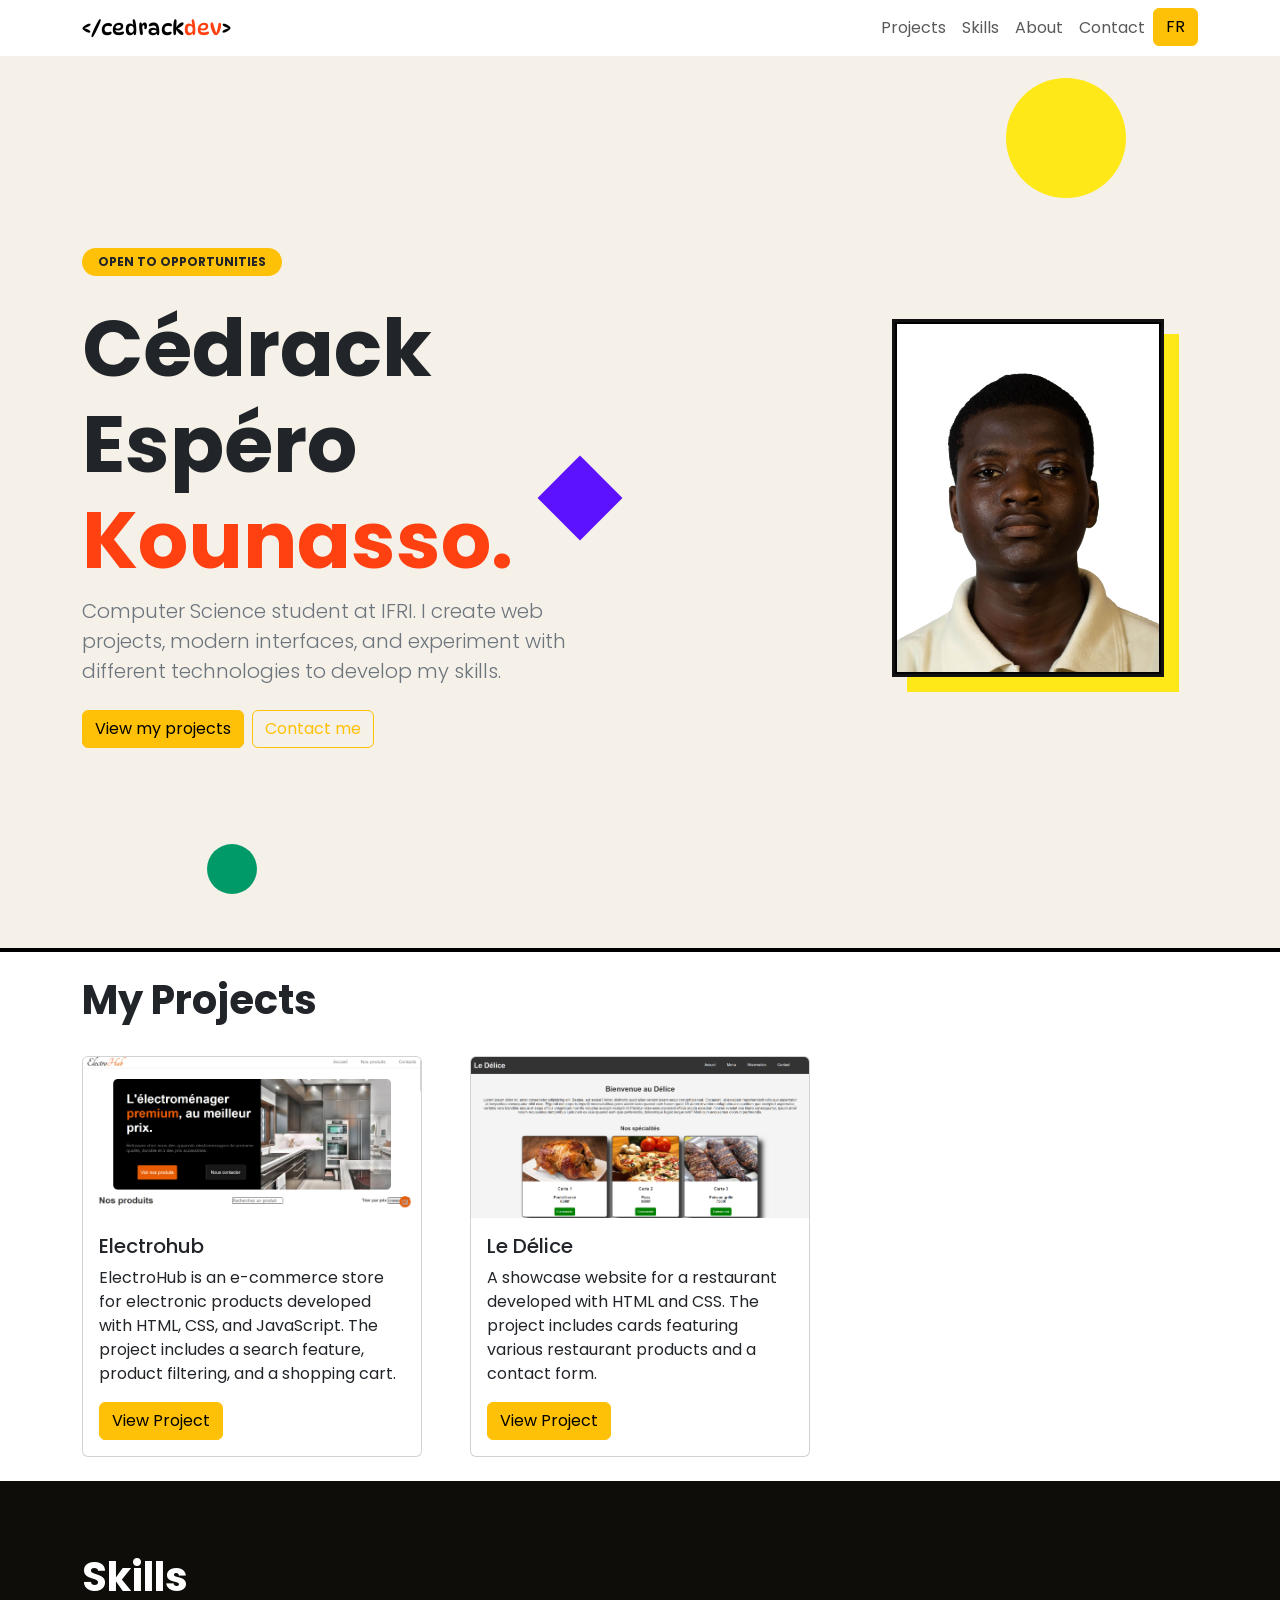
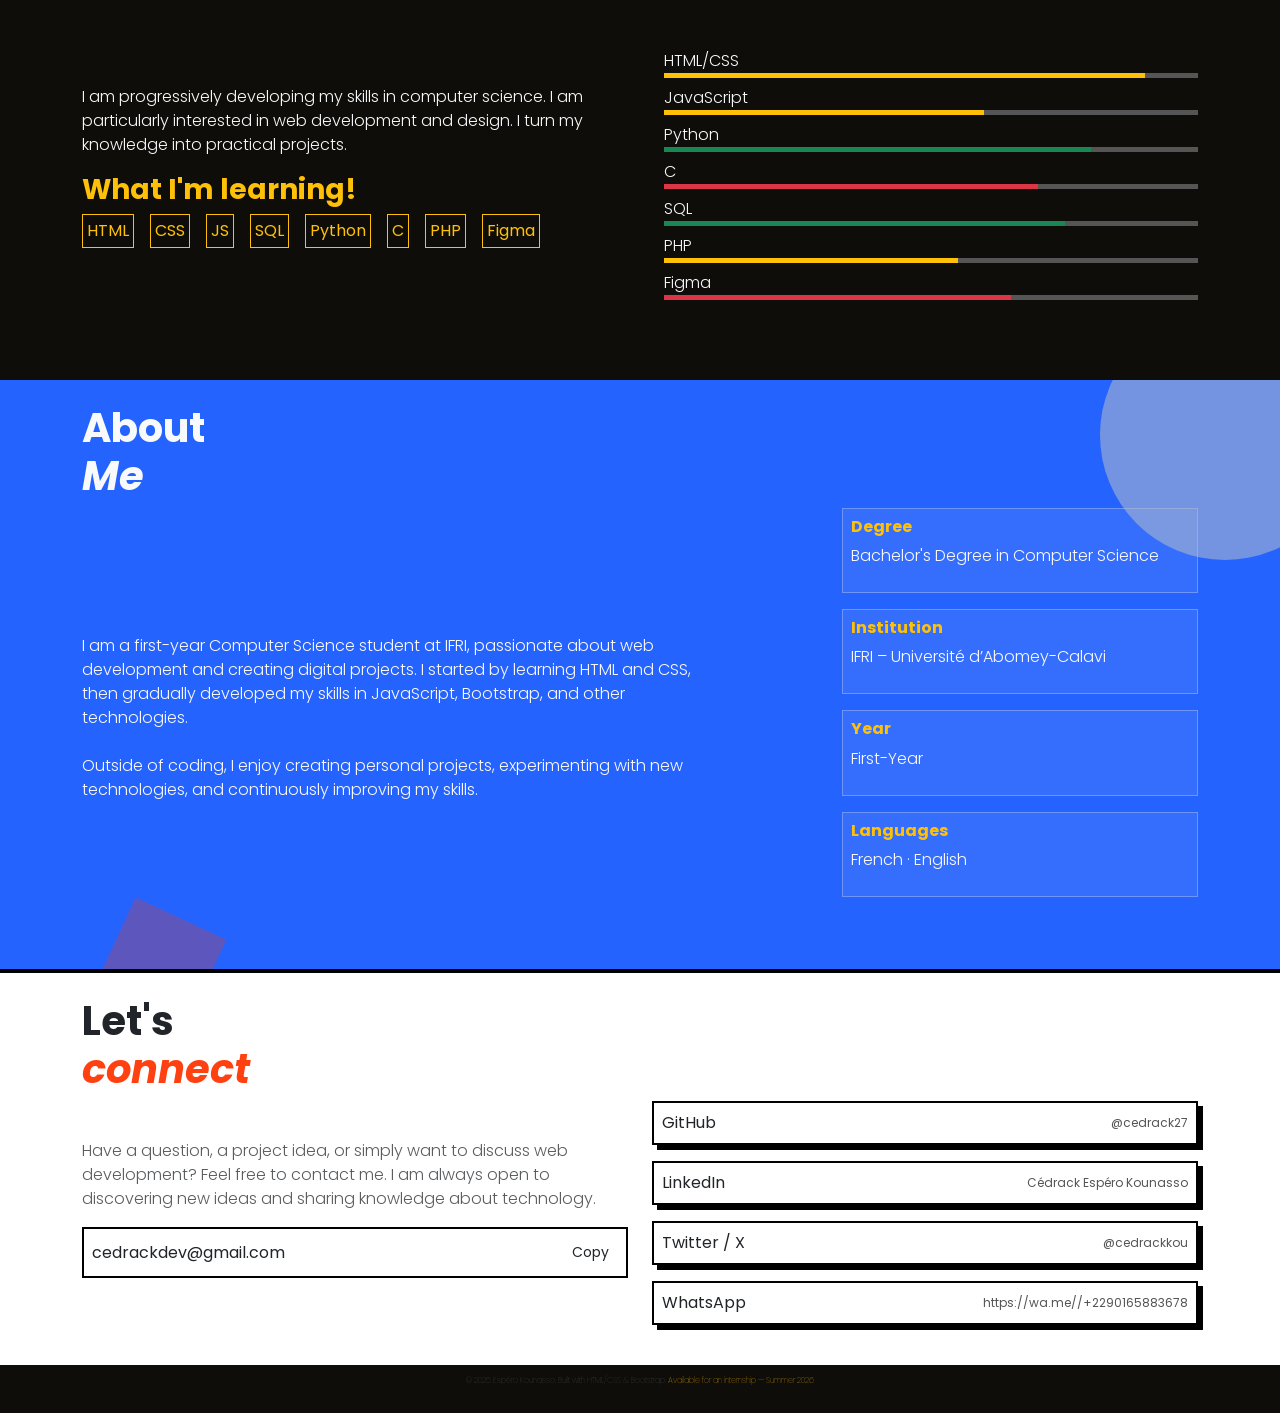
==== index-en.html @ d735da38 "first commit" ====
<!doctype html>
<html lang="en">

<head>
    <meta charset="utf-8">
    <meta name="viewport" content="width=device-width, initial-scale=1">
    <title>Espero Cedrack Kounasso</title>
    <link href="https://fonts.googleapis.com/css2?family=DynaPuff:wght@400..700&display=swap" rel="stylesheet">
    <link rel="preconnect" href="https://fonts.googleapis.com">
    <link rel="preconnect" href="https://fonts.gstatic.com" crossorigin>
    <link href="https://fonts.googleapis.com/css2?family=Poppins:wght@300;400;500;600;700&display=swap"
        rel="stylesheet">
    <link href="https://cdn.jsdelivr.net/npm/bootstrap@5.3.8/dist/css/bootstrap.min.css" rel="stylesheet"
        integrity="sha384-sRIl4kxILFvY47J16cr9ZwB07vP4J8+LH7qKQnuqkuIAvNWLzeN8tE5YBujZqJLB" crossorigin="anonymous">
    <link rel="stylesheet" href="style.css">
</head>

<body>
    <header class="py-4 z-10">
        <nav class="navbar navbar-expand-md fixed-top bg-white">
            <div class="container">
                <a href="#" class="navbar-brand name">&lt;/cedrack<span class="text-orange">dev</span>&gt;</a>
                <button class="navbar-toggler" type="button" data-bs-toggle="collapse" data-bs-target="#navbarNav"
                    aria-controls="navbarNav" aria-expanded="false" aria-label="Toggle navigation">
                    <span class="navbar-toggler-icon"></span>
                </button>
                <div class="collapse navbar-collapse justify-content-end" id="navbarNav">
                    <ul class="navbar-nav">
                        <li class="nav-item">
                            <a href="#projets" class="nav-link">Projects</a>
                        </li>
                        <li class="nav-items">
                            <a href="#competences" class="nav-link">Skills</a>
                        </li>
                        <li class="nav-item">
                            <a href="#apropos" class="nav-link">About</a>
                        </li>
                        <li class="nav-item">
                            <a href="#contact" class="nav-link">Contact</a>
                        <li class="nav-item">
                            <a href="index.html" class="btn btn-warning">FR</a>
                        </li>
                        </li>
                    </ul>
                </div>
            </div>
        </nav>
    </header>
    <main>
        <section class="hero position-relative overflow-hidden min-vh-100 py-4">
            <div class="circle-yellow position-absolute"></div>
            <div class="losange position-absolute"></div>

            <div class="container position-relative z-2">
                <div class="row g-5 align-items-center min-vh-100">

                    <div class="col-md-6">

                        <span class="badge text-dark bg-warning rounded-pill px-3 py-2 mb-4">
                            OPEN TO OPPORTUNITIES
                        </span>

                        <h1 class="display-1 fw-bold">
                            Cédrack Espéro
                            <span class="d-block text-orange">Kounasso.</span>
                        </h1>

                        <p class="lead text-secondary">
                            Computer Science student at IFRI. I create web projects, modern interfaces, and
                            experiment with different technologies to develop my skills.
                        </p>

                        <div class="mt-4 d-flex">
                            <a href="#projets" class="btn btn-warning me-2">
                                View my projects
                            </a>

                            <a href="#contact" class="btn btn-outline-warning">
                                Contact me
                            </a>
                        </div>
                        <div class="circle-green position-absolute"></div>

                    </div>
                    <div class="col-12 col-md-4 offset-md-2 position-relative">
                        <div class="image-container col-12 col-md-6">
                            <img src="mp.jpg" class="img-fluid" alt="Cédrack Kounasso">
                        </div>
                    </div>
                </div>
            </div>

        </section>
        <section class="p-4" id="projets">
            <div class="container">
                <h1 class="fw-bold pb-4">My Projects</h1>
                <div class="row g-5">
                    <div class="col-12 col-md-4">
                        <div class="card">
                            <img src="projet1.png" class="card-img-top" alt="ElectroHub Project">
                            <div class="card-body">
                                <h5 class="card-title">Electrohub</h5>
                                <p class="card-text">ElectroHub is an e-commerce store for electronic products
                                    developed with HTML, CSS, and JavaScript. The project includes a search feature,
                                    product filtering,
                                    and a shopping cart.</p>
                                <a href="https://electrohubshop.vercel.app/" class="btn btn-warning">View Project</a>
                            </div>
                        </div>
                    </div>

                    <div class="col-12 col-md-4">
                        <div class="card">
                            <img src="projet2.png" class="card-img-top" alt="ElectroHub Project">
                            <div class="card-body">
                                <h5 class="card-title">Le Délice</h5>
                                <p class="card-text">A showcase website for a restaurant developed with HTML and CSS.
                                    The
                                    project includes cards featuring various restaurant products and a contact form.
                                </p>
                                <a href="https://le-delice-iota.vercel.app/" class="btn btn-warning">View Project</a>
                            </div>
                        </div>
                    </div>
                </div>
            </div>
        </section>
        <section class="p-4" id="competences">
            <div class="container">
                <h1 class="fw-bold text-white mt-5">Skills</h1>
                <div class="row mt-5 gx-5 pb-5 d-flex align-items-center">
                    <div class="col-12 col-md-6">
                        <p class="text-light fw-light mt-0">I am progressively developing my skills in computer science.
                            I am particularly interested in web development and design.
                            I turn my knowledge into practical projects.
                        </p>
                        <div class="text-warning g-2">
                            <h3 class="fw-bold">What I'm learning!</h3>
                            <div class="g-5 mt-2 mb-4 d-flex flex-wrap gap-3">
                                <span class="border border-warning p-1">HTML</span>
                                <span class="border border-warning p-1">CSS</span>
                                <span class="border border-warning p-1">JS</span>
                                <span class="border border-warning p-1">SQL</span>
                                <span class="border border-warning p-1">Python</span>
                                <span class="border border-warning p-1">C</span>
                                <span class="border border-warning p-1">PHP</span>
                                <span class="border border-warning p-1">Figma</span>
                            </div>
                        </div>
                    </div>
                    <div class="col-12 col-md-6 text-light fw-light mt-0 pt-0">
                        <p class="m-0">HTML/CSS</p>
                        <div class="progress mb-2" data-bs-toggle="tooltip" data-bs-title="90%" role="progressbar"
                            aria-label="Success example" aria-valuenow="90" aria-valuemin="0" aria-valuemax="100">
                            <div class="progress-bar bg-warning" style="width: 90%"></div>
                        </div>
                        <p class="m-0">JavaScript</p>
                        <div class="progress mb-2" data-bs-toggle="tooltip" data-bs-title="60%" role="progressbar"
                            aria-label="Info example" aria-valuenow="60" aria-valuemin="0" aria-valuemax="100">
                            <div class="progress-bar bg-warning" style="width: 60%"></div>
                        </div>
                        <p class="m-0">Python</p>
                        <div class="progress mb-2" data-bs-toggle="tooltip" data-bs-title="80%" role="progressbar"
                            aria-label="Warning example" aria-valuenow="80" aria-valuemin="0" aria-valuemax="100">
                            <div class="progress-bar bg-success" style="width: 80%"></div>
                        </div>
                        <p class="m-0">C</p>
                        <div class="progress mb-2" data-bs-toggle="tooltip" data-bs-title="70%" role="progressbar"
                            aria-label="Warning example" aria-valuenow="70" aria-valuemin="0" aria-valuemax="100">
                            <div class="progress-bar bg-danger" style="width: 70%"></div>
                        </div>
                        <p class="m-0">SQL</p>
                        <div class="progress mb-2" data-bs-toggle="tooltip" data-bs-title="75%" role="progressbar"
                            aria-label="Warning example" aria-valuenow="75" aria-valuemin="0" aria-valuemax="100">
                            <div class="progress-bar bg-success" style="width: 75%"></div>
                        </div>
                        <p class="m-0">PHP</p>
                        <div class="progress mb-2" data-bs-toggle="tooltip" data-bs-title="55%" role="progressbar"
                            aria-label="Warning example" aria-valuenow="55" aria-valuemin="0" aria-valuemax="100">
                            <div class="progress-bar bg-warning" style="width: 55%"></div>
                        </div>
                        <p class="m-0">Figma</p>
                        <div class="progress mb-2" data-bs-toggle="tooltip" data-bs-title="65%" role="progressbar"
                            aria-label="Warning example" aria-valuenow="65" aria-valuemin="0" aria-valuemax="100">
                            <div class="progress-bar bg-danger" style="width: 65%"></div>
                        </div>
                    </div>
                </div>
            </div>
        </section>
        <section class="about" id="apropos">
            <div class="circle"></div>
            <div class="diamond"></div>

            <div class="container py-4">
                <h1 class="fw-bold text-light">About<br><i>Me</i></h1>
                <div class="row d-flex align-items-center">
                    <div class="col-12 col-md-7">
                        <p class="fw-light text-light">
                            I am a first-year Computer Science student at IFRI, passionate about web development
                            and creating digital projects. I started by learning HTML and CSS, then gradually developed
                            my skills in JavaScript, Bootstrap, and other technologies.
                            <br> <br>
                            Outside of coding, I enjoy creating personal projects, experimenting with new technologies,
                            and continuously improving my skills.
                        </p>
                    </div>
                    <div class="col-12 col-md-4 offset-md-1">
                        <div class="col-12 about-col p-2 mb-3">
                            <h6 class="fw-bold text-warning">Degree</h6>
                            <p class="fw-light text-light">Bachelor's Degree in Computer Science</p>
                        </div>
                        <div class="col-12 about-col p-2 mb-3">
                            <h6 class="fw-bold text-warning">Institution</h6>
                            <p class="fw-light text-light">IFRI – Université d’Abomey-Calavi</p>
                        </div>
                        <div class="col-12 about-col p-2 mb-3">
                            <h6 class="fw-bold text-warning">Year</h6>
                            <p class="fw-light text-light">First-Year</p>
                        </div>
                        <div class="col-12 about-col p-2 mb-3 mb-5">
                            <h6 class="fw-bold text-warning">Languages</h6>
                            <p class="fw-light text-light">French · English</p>
                        </div>
                    </div>
                </div>
            </div>
        </section>
        <section id="contact">
            <div class="container py-4">
                <h1 class="fw-bold fs-1">Let's<br> <span class="text-orange"><i>connect</i></span></h1>
                <div class="row d-flex align-items-center">
                    <div class="col-12 col-md-6 mb-4">
                        <p class="fw-light text-body-secondary">Have a question, a project idea, or simply want to
                            discuss web development? Feel free to
                            contact me. I am always open to discovering new ideas and sharing knowledge about
                            technology.</p>
                        <div class="d-flex align-items-center justify-content-between gap-2 p-2 email">
                            <span id="email">cedrackdev@gmail.com</span>

                            <button id="copyBtn" class="btn btn-sm">
                                Copy
                            </button>
                        </div>
                    </div>
                    <div class="col-12 col-md-6">
                        <div class="col-12 contact-item p-2 mb-3 d-flex justify-content-between align-items-center">
                            <Span>GitHub</Span>
                            <sapn class="contact-link">@cedrack27</sapn>
                        </div>
                        <div class="col-12 contact-item p-2 mb-3 d-flex justify-content-between align-items-center">
                            <Span>LinkedIn</Span>
                            <sapn class="contact-link">Cédrack Espéro Kounasso</sapn>
                        </div>
                        <div class="col-12 contact-item p-2 mb-3 d-flex justify-content-between align-items-center">
                            <Span>Twitter /
                                X</Span>
                            <sapn class="contact-link">@cedrackkou</sapn>
                        </div>
                        <div class="col-12 contact-item p-2 mb-3 d-flex justify-content-between align-items-center">
                            <Span>WhatsApp</Span>
                            <sapn class="contact-link">https://wa.me//+2290165883678</sapn>
                        </div>
                    </div>
                </div>
            </div>
        </section>
    </main>
    <footer>
        <div class="container">
            <p class="fw-lighter text-center">© 2025 Espéro Kounasso. Built with HTML/CSS & Bootstrap.
                <span class="text-warning">Available for an internship — Summer 2026</span>
            </p>
        </div>
    </footer>
    <script src="https://cdn.jsdelivr.net/npm/bootstrap@5.3.8/dist/js/bootstrap.bundle.min.js"
        integrity="sha384-FKyoEForCGlyvwx9Hj09JcYn3nv7wiPVlz7YYwJrWVcXK/BmnVDxM+D2scQbITxI"
        crossorigin="anonymous"></script>
    <script>
        const tooltipTriggerList = document.querySelectorAll('[data-bs-toggle="tooltip"]')
        const tooltipList = [...tooltipTriggerList].map(tooltipTriggerEl => new bootstrap.Tooltip(tooltipTriggerEl))

        const copyBtn = document.getElementById("copyBtn");
        const email = document.getElementById("email");

        copyBtn.addEventListener("click", () => {
            navigator.clipboard.writeText(email.textContent);

            copyBtn.textContent = "Copied!";

            setTimeout(() => {
                copyBtn.textContent = "Copy";
            }, 2000);
        });
    </script>
</body>

</html>
---- style.css ----
body {
    font-family: 'Poppins', sans-serif;
}

.hero {
    background: #F5F0E8;
    border-bottom: 4px solid black;
}

.name {
    font-family: "DynaPuff", sans-serif;
}

.circle-yellow {
    width: 120px;
    height: 120px;
    background: #ffe817;
    border-radius: 50%;
    top: 30px;
    right: 12%;
}

.text-orange {
    color: #ff4011;
}

.circle-green {
    width: 50px;
    height: 50px;
    background: #009a69;
    border-radius: 50%;
    bottom: 30px;
    left: 12%;
}

.losange {
    position: absolute;
    width: 60px;
    height: 60px;
    background: #5c11ff;
    top: 50%;
    right: 50%;
    transform: translate(-50%, -50%) rotate(45deg);
}

.image-container {
    position: relative;
    width: 80%;
    height: 80%;
    margin: auto;
    border: 3px solid #111;
    box-shadow: 15px 15px 0 #ffe817;
}

.image-container img {
    width: 100%;
    display: block;
    border: 2px solid black;
}

#competences {
    background-color: #0f0d0a;
}

.progress {
    height: 5px;
    background-color: #555555;
    border-radius: 0;
}

.progress-bar {
     border-radius: 0;
}

#apropos {
    background-color: #2563FF;
    border-bottom: 4px solid black;
}

.about {
    position: relative;
    min-height: 550px;
    background: #2864f5;
    overflow: hidden; /* empêche les formes de dépasser */
}

.circle {
    position: absolute;
    width: 250px;
    height: 250px;
    border-radius: 50%;

    top: -70px;
    right: -70px;

    background: rgba(180, 190, 200, 0.55);
}

.about-col {
    border: 1px solid #6F95F7;
    background-color: #356EFD;
}

.diamond {
    position: absolute;
    width: 100px;
    height: 100px;
    bottom: -45px;
    left: 110px;
    background: #5d57bd;
    transform: rotate(25deg);
}

.email {
    border: 2px solid black;
}

.contact-item {
    border: 2px solid black;
    box-shadow: 5px 5px 0 black;
}
.contact-link {
    color: #555555;
    font-size: 12px;
}

footer {
    background-color: #0f0d0a;
    padding: 10px;
    font-size: 8px;
    color: #555555;
}
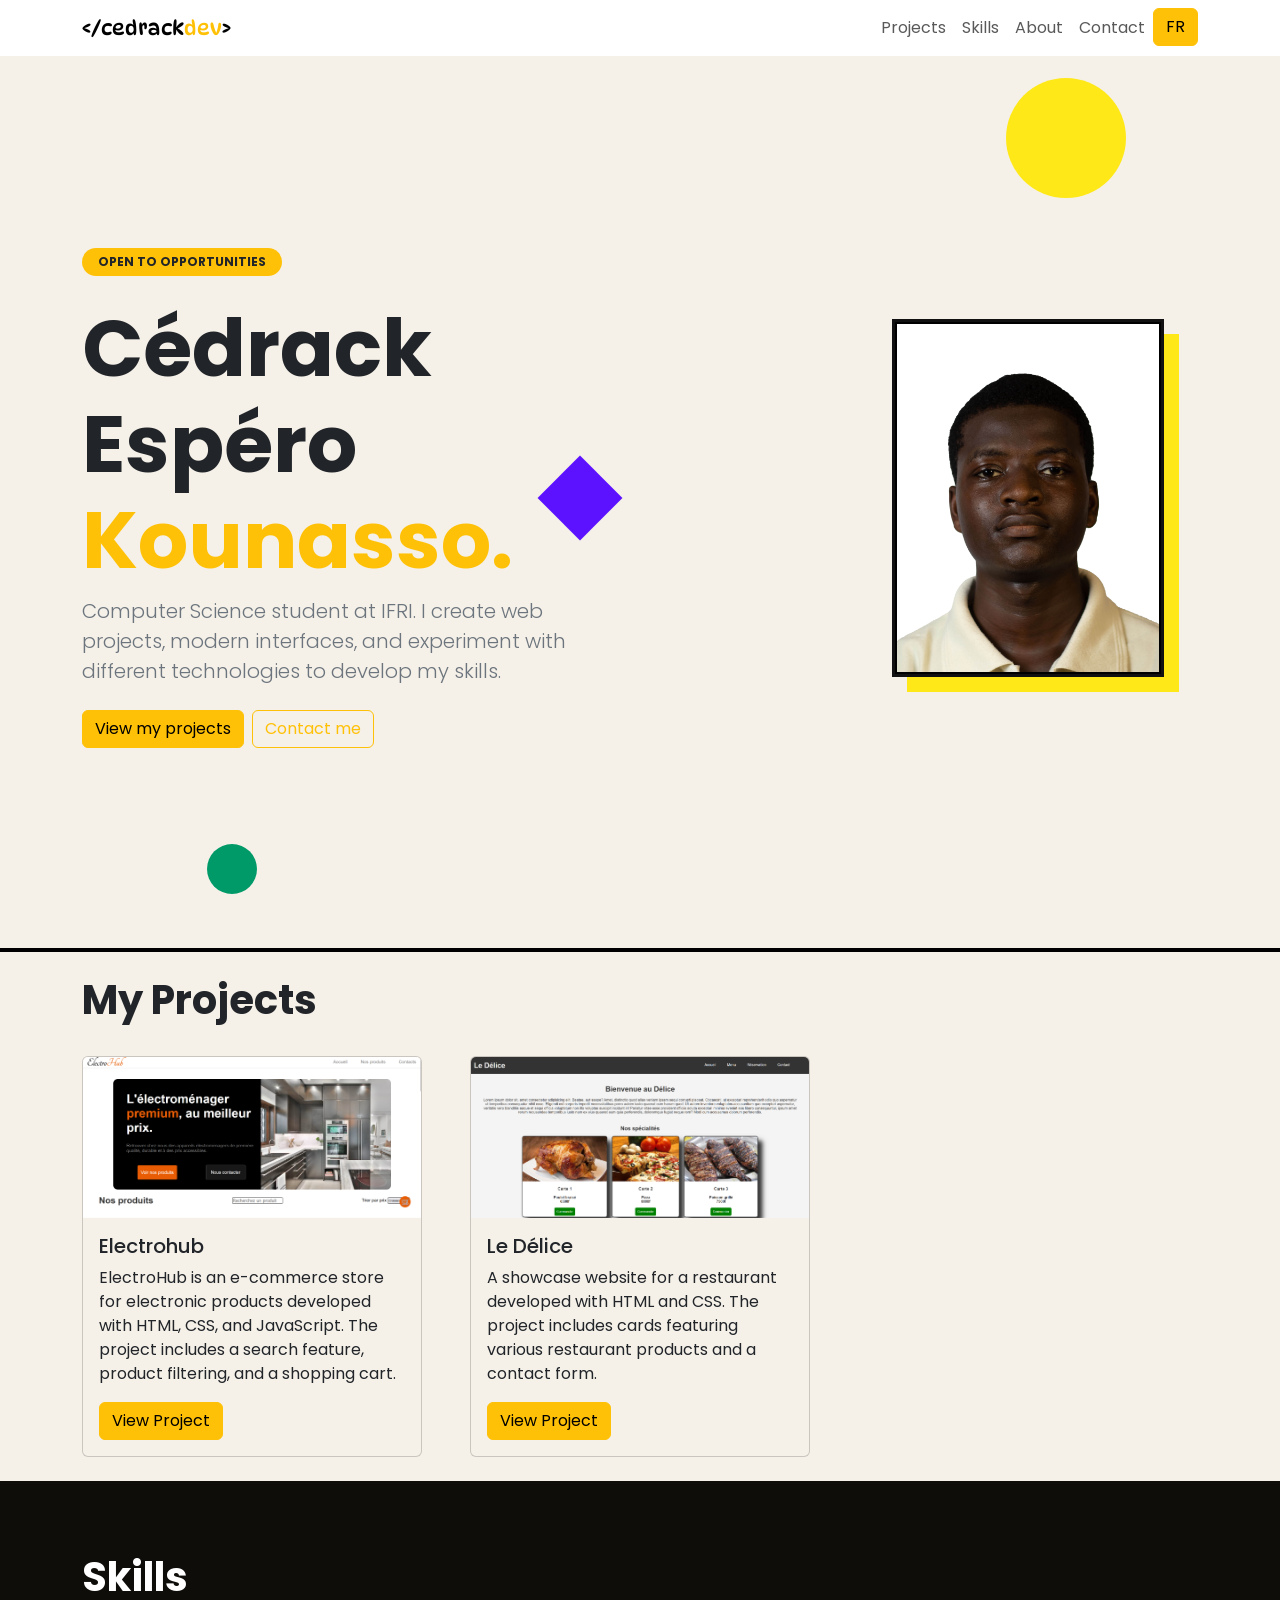
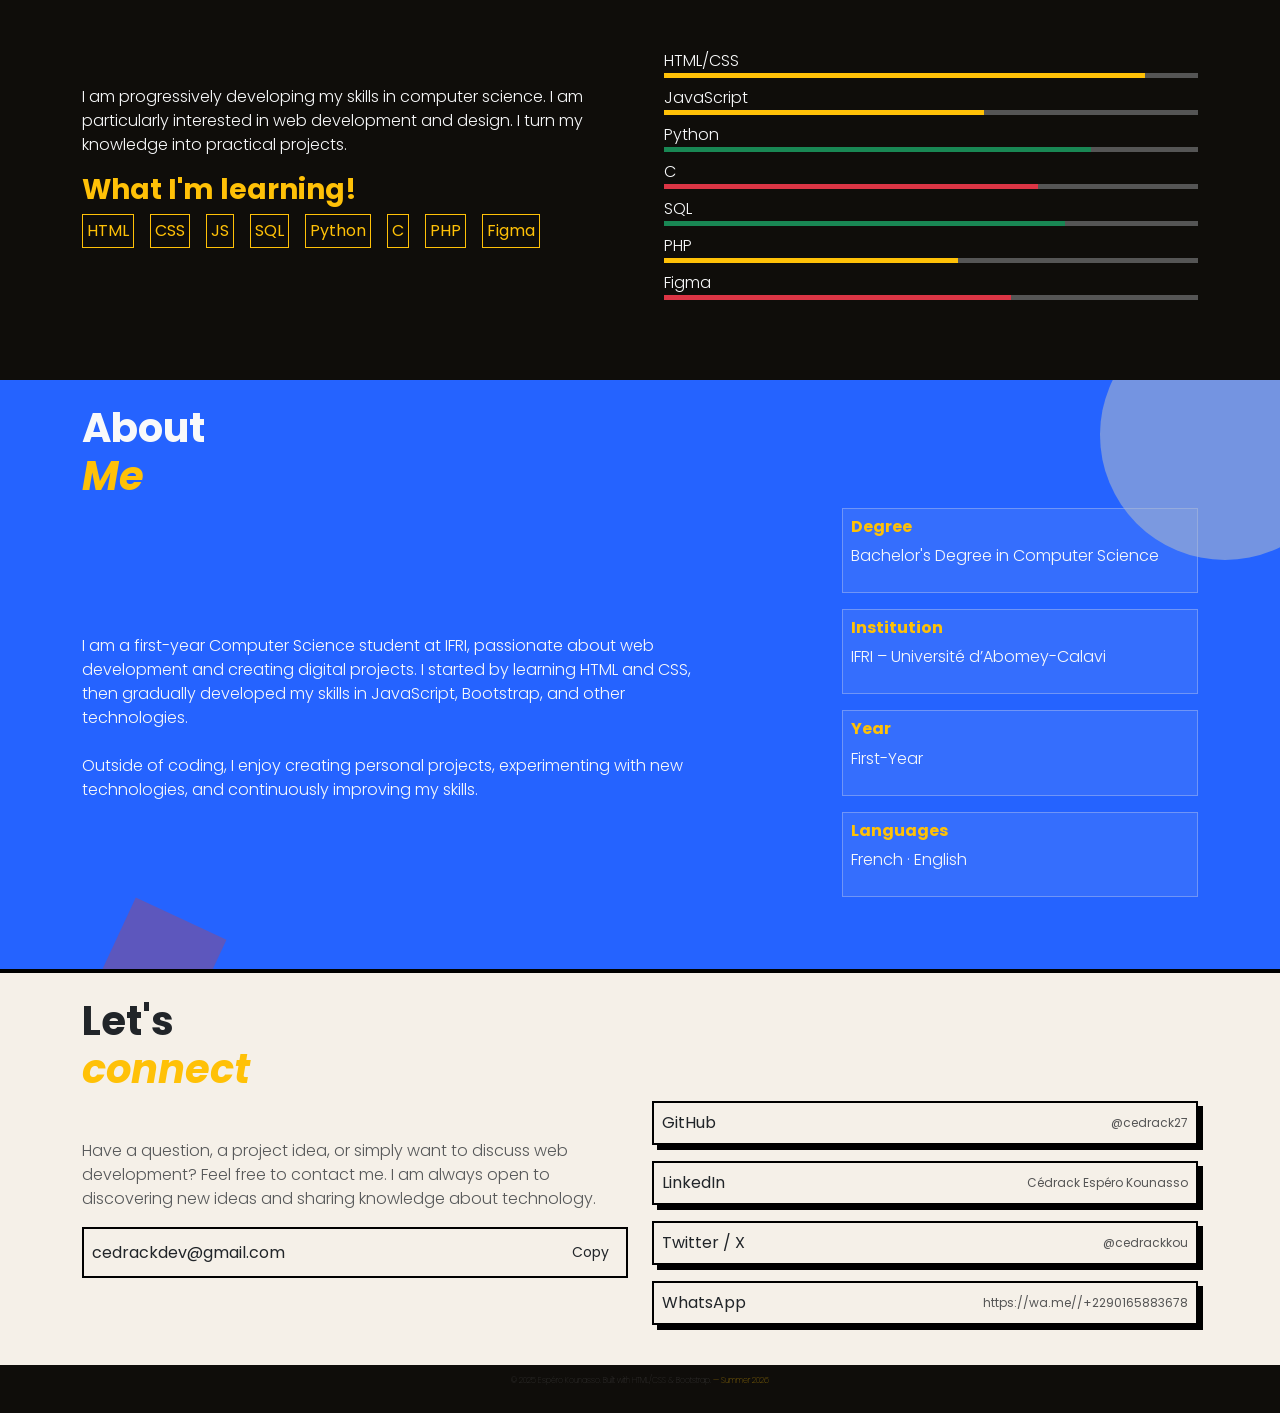
==== commit 84645b21: "second commit" ====
--- a/index-en.html
+++ b/index-en.html
@@ -19,7 +19,7 @@
     <header class="py-4 z-10">
         <nav class="navbar navbar-expand-md fixed-top bg-white">
             <div class="container">
-                <a href="#" class="navbar-brand name">&lt;/cedrack<span class="text-orange">dev</span>&gt;</a>
+                <a href="#" class="navbar-brand name">&lt;/cedrack<span class="text-warning">dev</span>&gt;</a>
                 <button class="navbar-toggler" type="button" data-bs-toggle="collapse" data-bs-target="#navbarNav"
                     aria-controls="navbarNav" aria-expanded="false" aria-label="Toggle navigation">
                     <span class="navbar-toggler-icon"></span>
@@ -62,7 +62,7 @@
 
                         <h1 class="display-1 fw-bold">
                             Cédrack Espéro
-                            <span class="d-block text-orange">Kounasso.</span>
+                            <span class="d-block text-warning">Kounasso.</span>
                         </h1>
 
                         <p class="lead text-secondary">
@@ -96,7 +96,7 @@
                 <h1 class="fw-bold pb-4">My Projects</h1>
                 <div class="row g-5">
                     <div class="col-12 col-md-4">
-                        <div class="card">
+                        <div class="card carte">
                             <img src="projet1.png" class="card-img-top" alt="ElectroHub Project">
                             <div class="card-body">
                                 <h5 class="card-title">Electrohub</h5>
@@ -110,7 +110,7 @@
                     </div>
 
                     <div class="col-12 col-md-4">
-                        <div class="card">
+                        <div class="card carte">
                             <img src="projet2.png" class="card-img-top" alt="ElectroHub Project">
                             <div class="card-body">
                                 <h5 class="card-title">Le Délice</h5>
@@ -193,7 +193,7 @@
             <div class="diamond"></div>
 
             <div class="container py-4">
-                <h1 class="fw-bold text-light">About<br><i>Me</i></h1>
+                <h1 class="fw-bold text-light">About<br><i class="text-warning">Me</i></h1>
                 <div class="row d-flex align-items-center">
                     <div class="col-12 col-md-7">
                         <p class="fw-light text-light">
@@ -228,7 +228,7 @@
         </section>
         <section id="contact">
             <div class="container py-4">
-                <h1 class="fw-bold fs-1">Let's<br> <span class="text-orange"><i>connect</i></span></h1>
+                <h1 class="fw-bold fs-1">Let's<br> <span class="text-warning"><i>connect</i></span></h1>
                 <div class="row d-flex align-items-center">
                     <div class="col-12 col-md-6 mb-4">
                         <p class="fw-light text-body-secondary">Have a question, a project idea, or simply want to
@@ -269,7 +269,7 @@
     <footer>
         <div class="container">
             <p class="fw-lighter text-center">© 2025 Espéro Kounasso. Built with HTML/CSS & Bootstrap.
-                <span class="text-warning">Available for an internship — Summer 2026</span>
+                <span class="text-warning"> — Summer 2026</span>
             </p>
         </div>
     </footer>
--- a/style.css
+++ b/style.css
@@ -1,5 +1,6 @@
 body {
     font-family: 'Poppins', sans-serif;
+    background-color: #F5F0E8;
 }
 
 .hero {
@@ -56,6 +57,10 @@
     width: 100%;
     display: block;
     border: 2px solid black;
+}
+
+.carte {
+    background-color: #F5F0E8;
 }
 
 #competences {
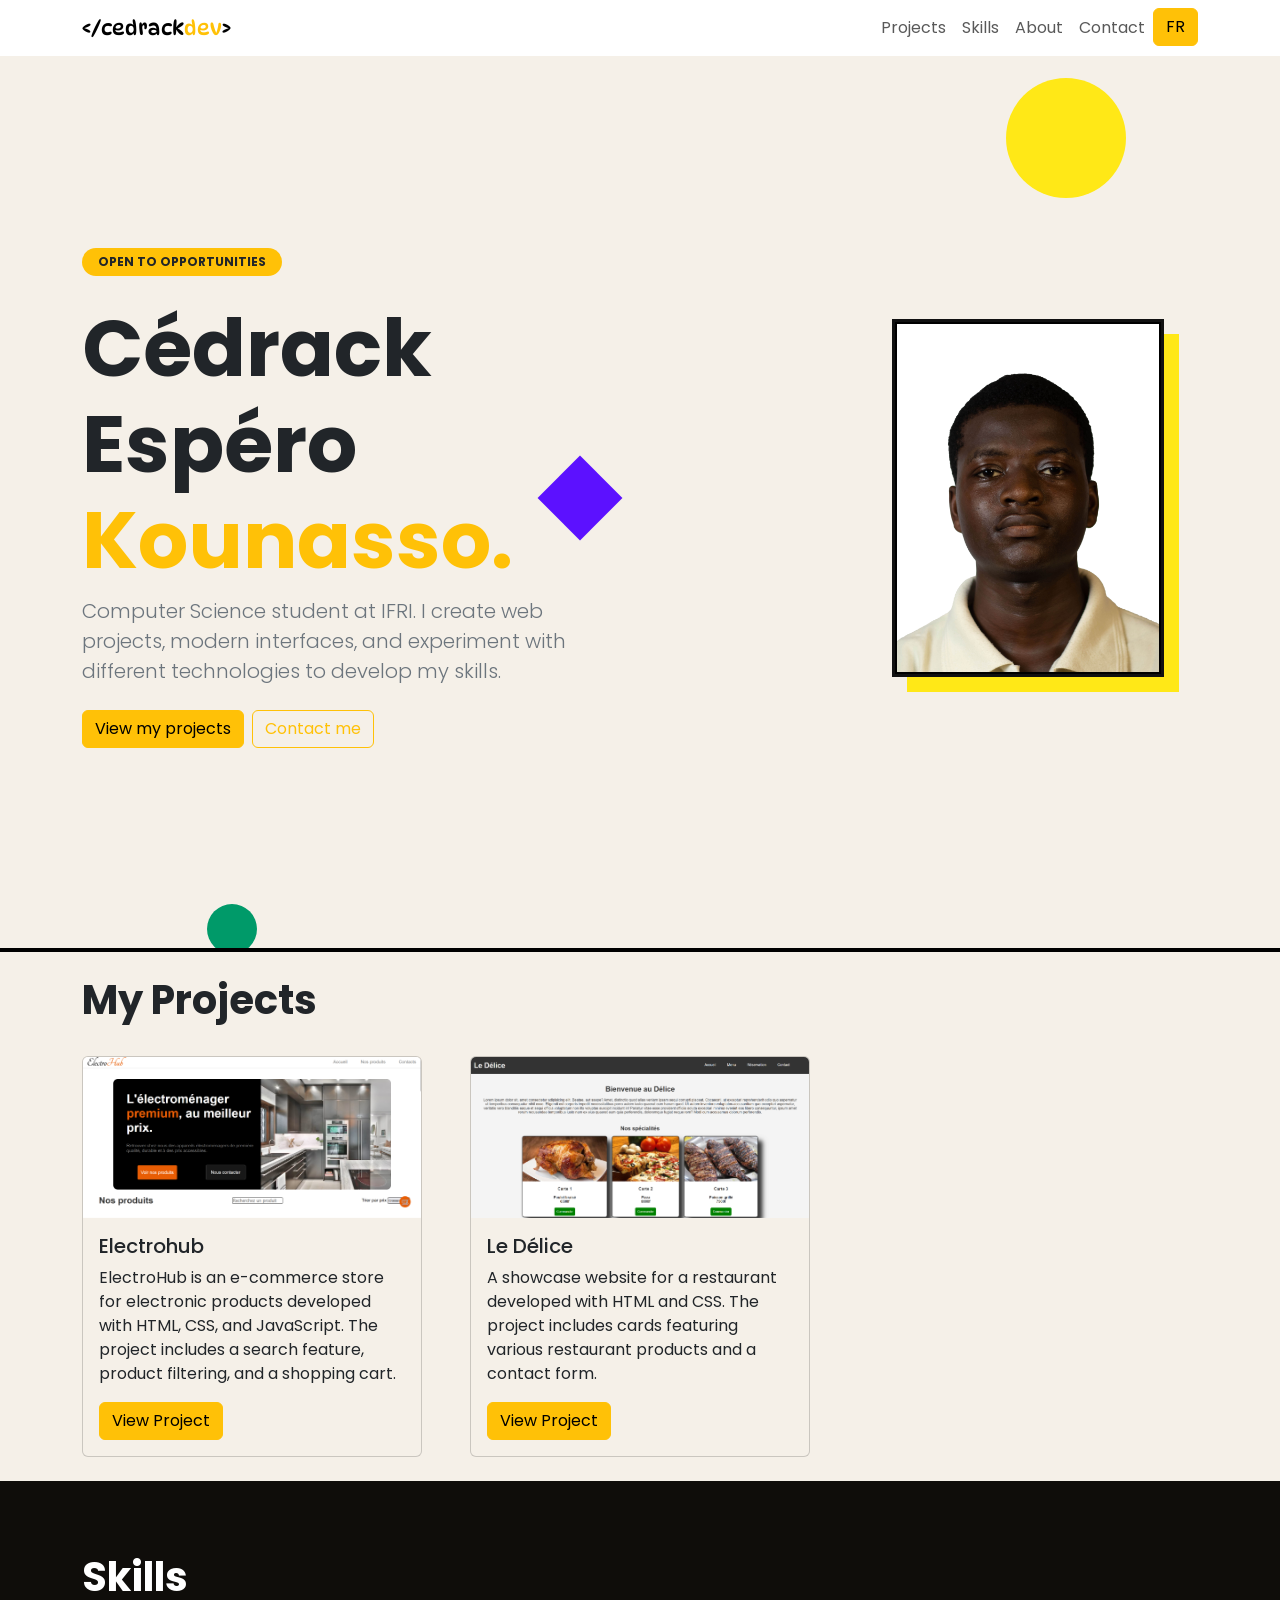
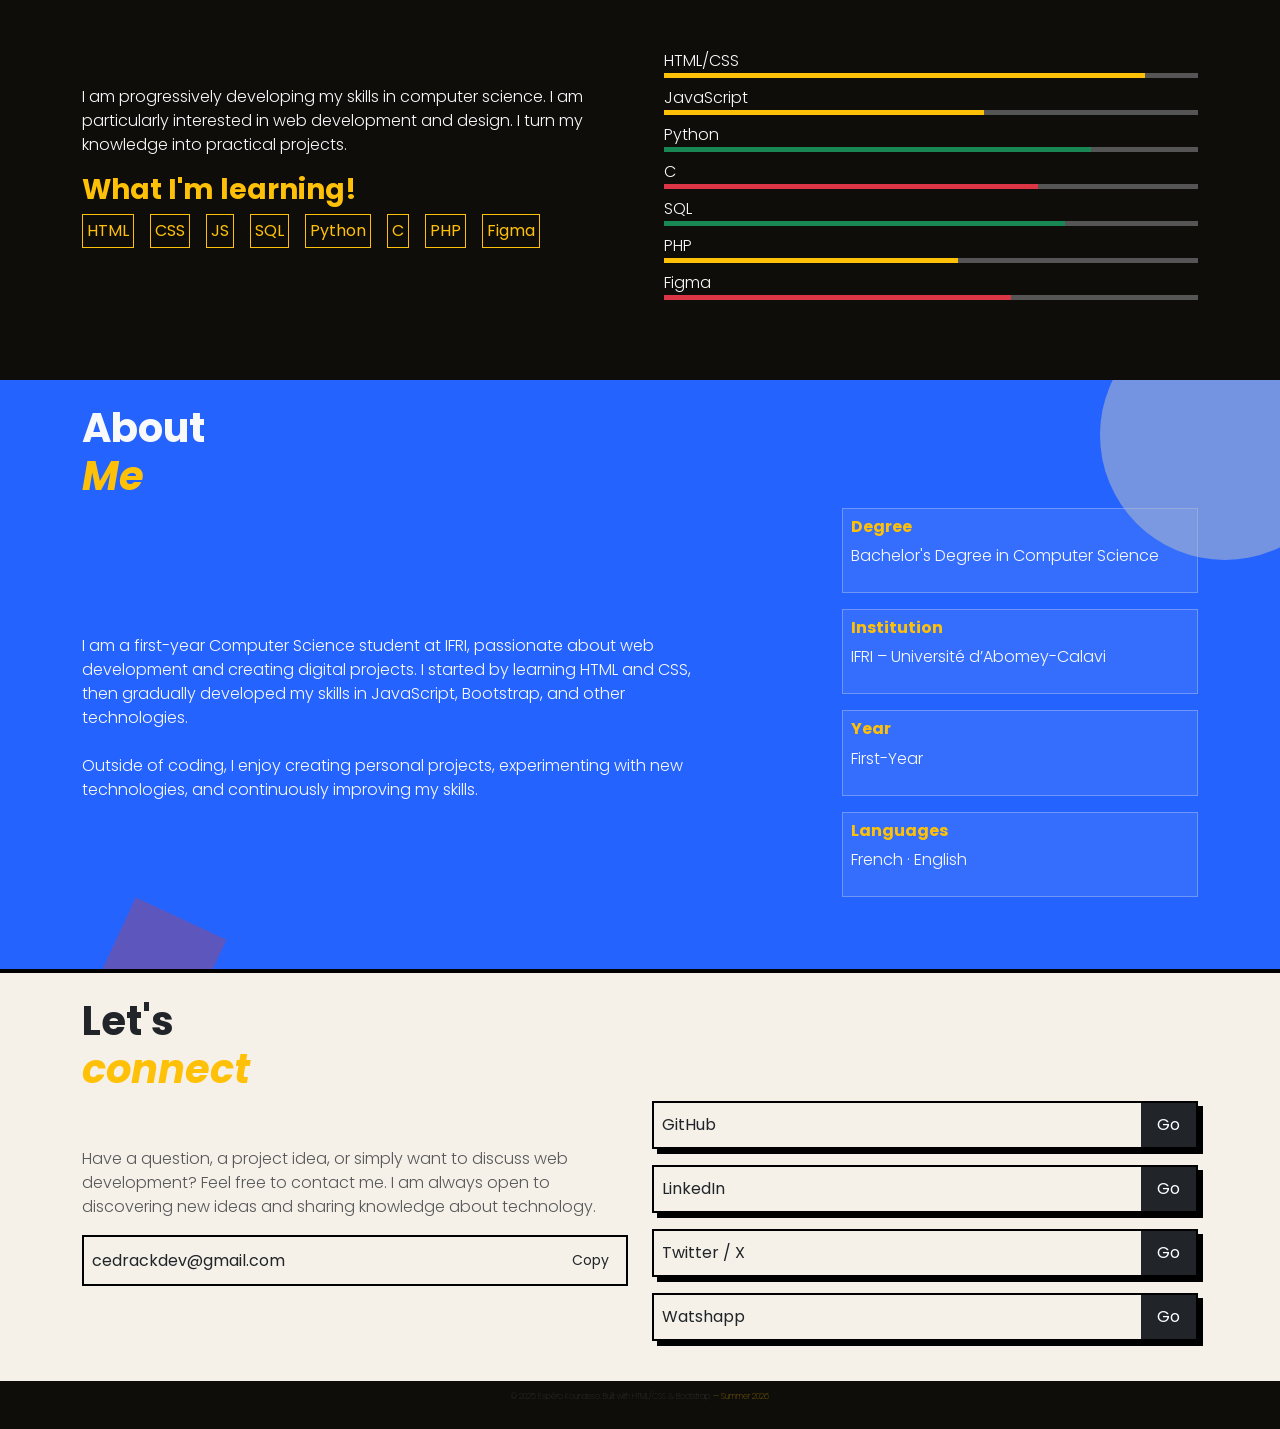
==== commit 16cc4440: "fifth commit" ====
--- a/index-en.html
+++ b/index-en.html
@@ -47,7 +47,7 @@
         </nav>
     </header>
     <main>
-        <section class="hero position-relative overflow-hidden min-vh-100 py-4">
+        <section class="hero apparition position-relative overflow-hidden min-vh-100 py-4">
             <div class="circle-yellow position-absolute"></div>
             <div class="losange position-absolute"></div>
 
@@ -91,7 +91,7 @@
             </div>
 
         </section>
-        <section class="p-4" id="projets">
+        <section class="p-4 apparition" id="projets">
             <div class="container">
                 <h1 class="fw-bold pb-4">My Projects</h1>
                 <div class="row g-5">
@@ -125,7 +125,7 @@
                 </div>
             </div>
         </section>
-        <section class="p-4" id="competences">
+        <section class="p-4 apparition" id="competences">
             <div class="container">
                 <h1 class="fw-bold text-white mt-5">Skills</h1>
                 <div class="row mt-5 gx-5 pb-5 d-flex align-items-center">
@@ -188,7 +188,7 @@
                 </div>
             </div>
         </section>
-        <section class="about" id="apropos">
+        <section class="about apparition" id="apropos">
             <div class="circle"></div>
             <div class="diamond"></div>
 
@@ -226,7 +226,7 @@
                 </div>
             </div>
         </section>
-        <section id="contact">
+        <section class="apparition" id="contact">
             <div class="container py-4">
                 <h1 class="fw-bold fs-1">Let's<br> <span class="text-warning"><i>connect</i></span></h1>
                 <div class="row d-flex align-items-center">
@@ -244,22 +244,26 @@
                         </div>
                     </div>
                     <div class="col-12 col-md-6">
-                        <div class="col-12 contact-item p-2 mb-3 d-flex justify-content-between align-items-center">
-                            <Span>GitHub</Span>
-                            <sapn class="contact-link">@cedrack27</sapn>
-                        </div>
-                        <div class="col-12 contact-item p-2 mb-3 d-flex justify-content-between align-items-center">
-                            <Span>LinkedIn</Span>
-                            <sapn class="contact-link">Cédrack Espéro Kounasso</sapn>
-                        </div>
-                        <div class="col-12 contact-item p-2 mb-3 d-flex justify-content-between align-items-center">
-                            <Span>Twitter /
-                                X</Span>
-                            <sapn class="contact-link">@cedrackkou</sapn>
-                        </div>
-                        <div class="col-12 contact-item p-2 mb-3 d-flex justify-content-between align-items-center">
-                            <Span>WhatsApp</Span>
-                            <sapn class="contact-link">https://wa.me//+2290165883678</sapn>
+                        <div class="col-12 contact-item mb-3 d-flex justify-content-between align-items-center">
+                            <span class="p-2">GitHub</span>
+                            <a class="btn btn-dark contact-link" href="https://github.com/cedrack27">Go</a>
+
+                        </div>
+                        <div class="col-12 contact-item mb-3 d-flex justify-content-between align-items-center">
+                            <span class="p-2">LinkedIn</span>
+                            <a class="btn btn-dark contact-link"
+                                href="https://www.linkedin.com/in/cedrack-espero-ounasso/">Go</a>
+
+                        </div>
+                        <div class="col-12 contact-item mb-3 d-flex justify-content-between align-items-center">
+                            <span class="p-2">Twitter / X</span>
+                            <a class="btn btn-dark contact-link" href="https://x.com/cedrackkou">Go</a>
+
+                        </div>
+                        <div class="col-12 contact-item mb-3 d-flex justify-content-between align-items-center">
+                            <Span class="p-2">Watshapp</Span>
+                            <a class="btn btn-dark contact-link" href="https://wa.me//+2290165883678">Go</a>
+
                         </div>
                     </div>
                 </div>
@@ -292,6 +296,20 @@
                 copyBtn.textContent = "Copy";
             }, 2000);
         });
+
+        const elements = document.querySelectorAll(".apparition");
+
+        const observer = new IntersectionObserver((entries) => {
+            entries.forEach((entry) => {
+                if (entry.isIntersecting) {
+                    entry.target.classList.add("visible");
+                }
+            });
+        });
+
+        elements.forEach((element) => {
+            observer.observe(element);
+        });
     </script>
 </body>
 
--- a/style.css
+++ b/style.css
@@ -3,9 +3,41 @@
     background-color: #F5F0E8;
 }
 
+nav a {
+    position: relative;
+    text-decoration: none;
+    color: black;
+}
+
+nav a::after {
+    content: "";
+    position: absolute;
+    left: 0;
+    bottom: -5px;
+    width: 0;
+    height: 2px;
+    background: black;
+    transition: width 0.3s ease;
+}
+
+nav a:hover::after {
+    width: 100%;
+}
+
 .hero {
     background: #F5F0E8;
     border-bottom: 4px solid black;
+}
+
+.apparition {
+    opacity: 0;
+    transform: translateY(50px);
+    transition: 0.8s;
+}
+
+.apparition.visible {
+    opacity: 1;
+    transform: translateY(0);
 }
 
 .name {
@@ -30,7 +62,7 @@
     height: 50px;
     background: #009a69;
     border-radius: 50%;
-    bottom: 30px;
+    bottom: -30px;
     left: 12%;
 }
 
@@ -124,9 +156,14 @@
     border: 2px solid black;
     box-shadow: 5px 5px 0 black;
 }
+
 .contact-link {
-    color: #555555;
-    font-size: 12px;
+    border-radius: 0;
+    border: 4px solid #212529;
+}
+
+.contact-link:hover {
+    border: 4px solid rgba(69, 69, 69, 0.5);
 }
 
 footer {
